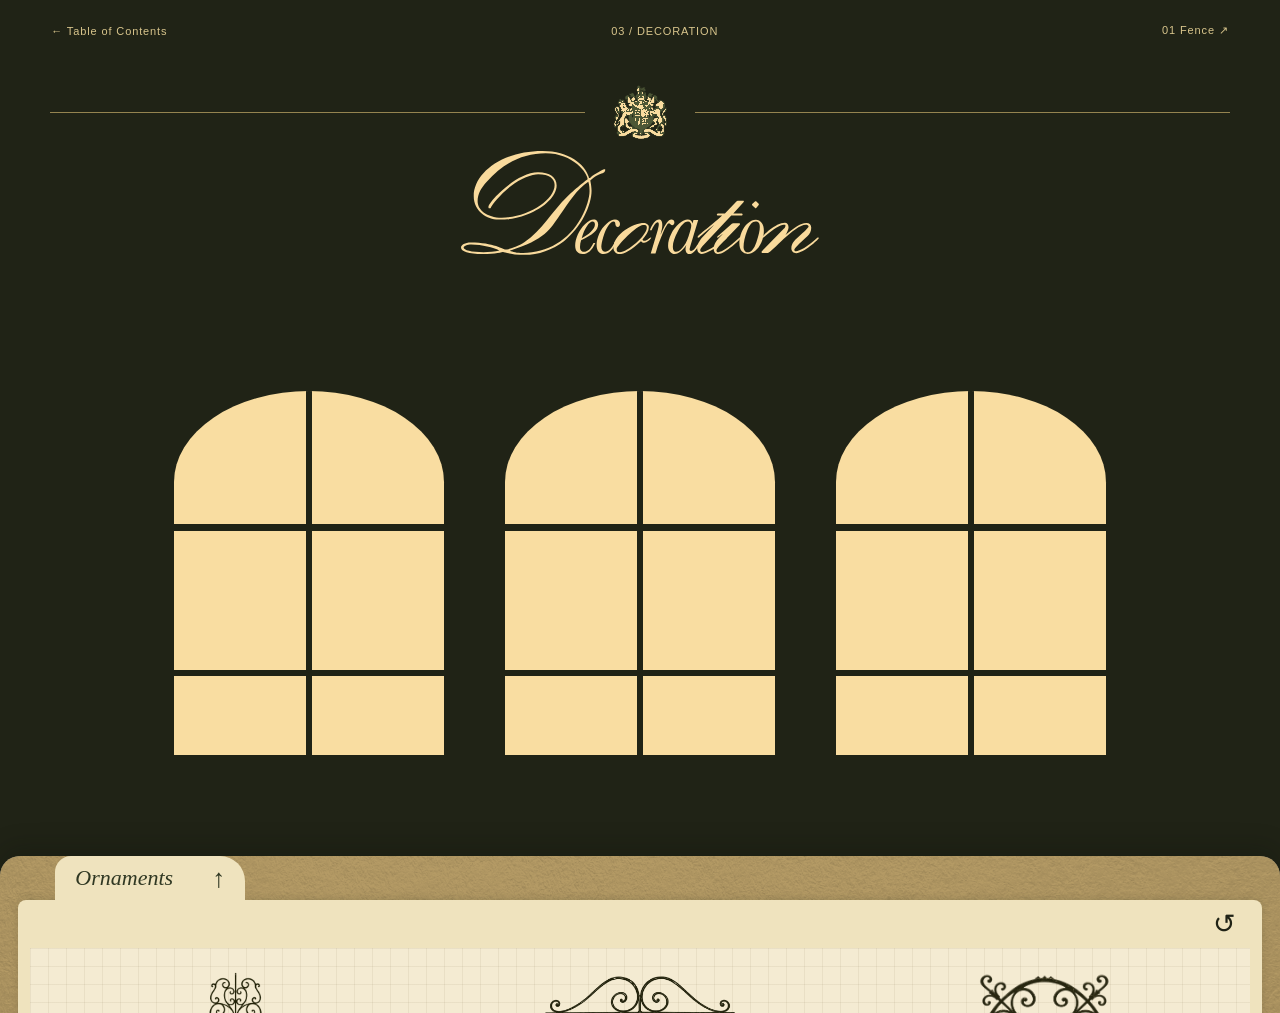
==== entry-3.html @ 9ce6375d "1" ====
<!DOCTYPE html>
<html lang="en">
<head>
  <meta charset="UTF-8" />
  <meta name="viewport" content="width=device-width, initial-scale=1.0" />
  <title>Entry 3 — Decoration</title>
  <link rel="stylesheet" href="style.css?v=107" />
  <link rel="stylesheet" href="entry-3.css?v=43" />
</head>
<body class="puzzle-page">
  <svg width="0" height="0" aria-hidden="true" style="position:absolute;pointer-events:none"><defs><filter id="ornament-dark-green" color-interpolation-filters="sRGB"><feColorMatrix type="matrix" values="0 0 0 0 .12549 0 0 0 0 .13725 0 0 0 0 .08627 -3 0 0 0 2"/></filter><filter id="ornament-yellow" color-interpolation-filters="sRGB"><feColorMatrix type="matrix" values="0 0 0 0 .97647 0 0 0 0 .86667 0 0 0 0 .63137 0 0 0 1 0"/></filter></defs></svg>
  <header class="puzzle-navigation"><a href="table-of-contents.html">← Table of Contents</a><span>03 / DECORATION</span><a href="entry-1.html">01 Fence ↗</a></header>
  <main class="puzzle-content">
    <div class="decoration-logo-divider">
      <div class="decoration-logo-crest">
        <svg width="0" height="0" aria-hidden="true" style="position:absolute">
          <defs>
            <filter id="decoration-ornament-yellow" color-interpolation-filters="sRGB">
              <feColorMatrix type="matrix" values=".737 0 0 0 0 0 .646 0 0 0 0 0 .421 0 0 0 0 0 1 0" />
            </filter>
            <filter id="decoration-crest-colors" color-interpolation-filters="sRGB">
              <feColorMatrix type="matrix" values=".2126 .7152 .0722 0 0 .2126 .7152 .0722 0 0 .2126 .7152 .0722 0 0 0 0 0 1 0" />
              <feComponentTransfer>
                <feFuncR type="discrete" tableValues=".305882 .984314" />
                <feFuncG type="discrete" tableValues=".345098 .866667" />
                <feFuncB type="discrete" tableValues=".211765 .627451" />
              </feComponentTransfer>
            </filter>
          </defs>
        </svg>
        <img src="assets/crest-no-text.png" alt="Green and yellow heraldic coat of arms" style="filter:url(#decoration-crest-colors)" />
      </div>
      </div>
    <h1 class="decoration-vector-title"><img src="assets/decoration-title.svg" alt="Decoration" /></h1>
    <section class="decoration-studio" aria-label="Arched windows and iron ornament collection">
      <div class="arched-windows" aria-label="Three undecorated arched windows">
        
        <div class="arched-window"></div>
        <div class="arched-window"></div>
        <div class="arched-window"></div>
      </div>
      <div class="pattern-drawer">
        <button class="pattern-drawer-toggle" type="button" aria-expanded="false" aria-controls="pattern-drawer-content" aria-label="Open sticker folder"><span>Ornaments</span><span class="folder-arrow" aria-hidden="true">↑</span></button>
        <div id="pattern-drawer-content" inert>
      <div class="decoration-controls"><button class="decoration-reset" type="button" aria-label="Reset all ornament positions" title="Reset"><span aria-hidden="true">↺</span></button></div>
      <aside class="pattern-collection" aria-label="Iron ornament patterns">
        <div class="pattern-slot tall"><img class="pattern-piece" src="assets/puzzle-fence23-transparent.png" alt="Symmetrical scrolling ornament" draggable="false" tabindex="0" role="button" aria-label="Move symmetrical scrolling ornament by dragging or using arrow keys" /></div>

        <div class="pattern-slot tall"><img class="pattern-piece" src="assets/fence-heart-scroll-stamp.png" alt="Twin scrolls and stacked heart ornament" draggable="false" tabindex="0" role="button" aria-label="Move heart scroll ornament by dragging or using arrow keys" /></div>
        <div class="pattern-slot tall"><img class="pattern-piece" src="assets/fence14-ornament.png" alt="Circular medallion and spiral fence ornament" draggable="false" tabindex="0" role="button" aria-label="Move circular fence ornament by dragging or using arrow keys" /></div>
        <div class="pattern-slot wide"><img class="pattern-piece" src="assets/paired-scroll-green-transparent.png" alt="Paired spiral ornament" draggable="false" tabindex="0" role="button" aria-label="Move paired spiral ornament by dragging or using arrow keys" /></div>
        <div class="pattern-slot vine"><img class="pattern-piece" src="assets/poem-fence18.svg" alt="Winding vine ornament" draggable="false" tabindex="0" role="button" aria-label="Move winding vine ornament by dragging or using arrow keys" /></div>
      </aside>
        </div>
      </div>
    </section>
  </main>
  <footer class="puzzle-footer"><span>03 — Decoration</span><a href="index.html">Back to Home ↑</a></footer>
  <script src="puzzle-drag.js?v=6"></script>
</body>
</html>
---- style.css ----
@font-face {
  font-family: "PP Writer Book";
  src: url("assets/fonts/PPWriter-Book.otf") format("opentype");
  font-weight: 400;
  font-style: normal;
  font-display: swap;
}

@font-face {
  font-family: "PP Writer";
  src: url("assets/fonts/PPWriter-Regular.otf") format("opentype");
  font-weight: 400;
  font-style: normal;
  font-display: swap;
}

/* =========================================
   RESET
========================================= */

* {
  margin: 0;
  padding: 0;
  box-sizing: border-box;
}

html,
body {
  width: 100%;
  height: 100%;
}

body {
  overflow: hidden;
  background: #666662;
}


/* =========================================
   MAIN PAGE
========================================= */

.home {
  position: relative;

  width: 100vw;
  height: 100vh;

  overflow: hidden;

  background: #666662;
}


/* =========================================
   BACKGROUND
========================================= */

.background {
  position: absolute;
  inset: 0;
  overflow: hidden;
  z-index: 0;
  background: #202316;
  pointer-events: none;
}

/* Static yellow haze over the olive background. */
.background::before {
  content: "";
  position: absolute;
  inset: -100px;
  background:
    radial-gradient(ellipse at 22% 28%, #bba15e 0%, transparent 28%),
    radial-gradient(ellipse at 76% 48%, #d9bf72 0%, transparent 25%),
    radial-gradient(ellipse at 38% 88%, #bba15e 0%, transparent 24%);
  filter: blur(85px);
}


/* =========================================
   TOP INFORMATION
========================================= */

.top-info {
  position: absolute;

  top: 18px;

  z-index: 10;

  display: flex;
  flex-direction: column;

  gap: 1px;

  color: #d8c8a3;

  font-family: Arial, Helvetica, sans-serif;

  font-size: 8px;

  line-height: 1.15;

  letter-spacing: 0;

  pointer-events: none;
}


/* TOP LEFT */

.top-info-left {
  left: 18px;

  text-align: left;
}


/* TOP RIGHT */

.top-info-right {
  right: 18px;

  text-align: right;
}


/* SECOND LINE */

.top-info div:nth-child(2) {
  font-size: 7px;

  opacity: 0.92;
}


/* =========================================
   TITLE
========================================= */

.title-wrap {
  position: absolute;

  right: 24px;
  bottom: 22px;

  z-index: 10;
}


.title {
  margin: 0;

  color: #d8c8a3;

  font-family:
    Baskerville,
    "Baskerville Old Face",
    "Times New Roman",
    Georgia,
    serif;

  font-size: clamp(110px, 14vw, 220px);

  font-weight: 400;
  font-style: italic;

  line-height: 0.85;

  letter-spacing: -0.07em;

  opacity: 0.9;
}


/* =========================================
   MOBILE
========================================= */

@media (max-width: 768px) {

  .top-info {
    top: 14px;

    font-size: 7px;
  }

  .top-info-left {
    left: 14px;
  }

  .top-info-right {
    right: 14px;
  }

  .title-wrap {
    right: 18px;
    bottom: 20px;
  }

  .title {
    font-size: clamp(80px, 24vw, 150px);
  }
}

/* =========================================
   NAVIGATION BUTTON
========================================= */

.nav-button {
  position: absolute;
  z-index: 50;

  display: flex;
  align-items: center;
  justify-content: center;

  text-decoration: none;

  opacity: 1;

  transition:
    opacity 0.3s ease,
    transform 0.3s ease;
}


/* RIGHT BUTTON */

.nav-right {
  right: max(32px, 3vw);
  top: 50%;
  width: clamp(48px, 4vw, 72px);
  height: auto;
  aspect-ratio: 1004 / 2791;
  overflow: hidden;

  transform: translateY(-50%);
}


/* IMAGE */

.nav-right svg {
  display: block;
  width: 100%;
  height: 100%;
}

.nav-right:focus-visible {
  outline: 2px solid #d9bf72;
  outline-offset: 6px;
}


/* HOVER */

.nav-right:hover {
  opacity: 1;

  transform:
    translateY(-50%)
    translateX(4px);
}


/* CLICK */

.nav-right:active {
  transform:
    translateY(-50%)
    translateX(7px)
    scale(0.96);
}


/* ENTRY PAGE */
html.entry-root {
  background: #212416;
  color-scheme: dark;
  scrollbar-color: #958450 #212416;
}

html.entry-root::-webkit-scrollbar {
  width: 10px;
}

html.entry-root::-webkit-scrollbar-track {
  background: #212416;
}

html.entry-root::-webkit-scrollbar-thumb {
  background: #958450;
  border: 2px solid #212416;
  border-radius: 8px;
}

body.entry-page {
  height: auto;
  min-height: 100vh;
  overflow-x: clip;
  overflow-y: visible;
  background: #212416;
  color: #d8c58c;
}

.entry-content {
  width: min(92%, 1440px);
  margin: 0 auto;
  padding: 0;
}

.entry-header {
  padding: 18px 0 62px;
  text-align: center;
  border-bottom: 1px solid #958450;
}

.entry-home {
  display: block;
  width: fit-content;
  position: absolute;
  top: 12px;
  left: 50%;
  transform: translateX(-50%);
  z-index: 2;
  margin: 0;
  color: #202316;
  text-decoration: none;
  font: 10px Arial, Helvetica, sans-serif;
}

.entry-ornament {
  position: relative;
  width: 94px;
  aspect-ratio: 1572 / 698;
  overflow: hidden;
  margin: 0 auto;
}

.entry-ornament img {
  position: absolute;
  width: 116%;
  max-width: none;
  left: -7.7%;
  top: -46.8%;
  filter: grayscale(1) contrast(8) invert(1) sepia(1) saturate(.7);
  mix-blend-mode: screen;
}

.entry-header h1 {
  margin: 6px 0 8px;
  font-family: Baskerville, "Baskerville Old Face", "Times New Roman", serif;
  font-size: clamp(78px, 12vw, 124px);
  font-weight: 400;
  font-style: italic;
  letter-spacing: -.075em;
  line-height: 1;
}

.entry-intro {
  max-width: 520px;
  margin: 0 auto 30px;
  font: 14px/1.45 "PP Writer", "Times New Roman", serif;
}

.entry-collage {
  display: grid;
  grid-template-columns: repeat(12, minmax(0, 1fr));
  grid-template-rows: repeat(25, 72px);
  column-gap: 12px;
  padding: 120px 64px 0;
}

.collage-figure { margin: 0; }
.collage-figure img {
  display: block;
  width: 100%;
  height: 100%;
  object-fit: contain;
}
.entry-copy {
  font: 14px/1.35 "PP Writer", "Times New Roman", serif;
  text-align: center;
  align-self: start;
}
.copy-one { grid-column: 5 / 13; grid-row: 2 / 5; }
.fence-grid { grid-column: 6 / 13; grid-row: 6 / 10; }
.fence-diamond { grid-column: 3 / 6; grid-row: 9 / 16; }
.copy-two { grid-column: 9 / 13; grid-row: 10 / 15; padding-top: 30px; }
.fence-brick { grid-column: 5 / 13; grid-row: 15 / 20; }
.copy-three { grid-column: 1 / 5; grid-row: 17 / 22; padding-right: 16px; }
.fence-gate { grid-column: 2 / 8; grid-row: 22 / 26; }
.copy-four { grid-column: 8 / 13; grid-row: 21 / 26; padding: 28px 0 0 12px; }

.entry-footer { padding: 110px 0 40px; text-align: center; }
.entry-footer a { color: inherit; font: 11px Arial, sans-serif; text-underline-offset: 5px; }
.entry-home:focus-visible, .entry-footer a:focus-visible { outline: 1px solid currentColor; outline-offset: 6px; }

@media (max-width: 600px) {
  .entry-content { width: 100%; padding: 0 18px; }
  .entry-header { padding-bottom: 44px; }
  .entry-intro { max-width: 320px; font-size: 13px; }
  .desktop-break { display: none; }
  .entry-collage { padding: 65px 0 0; column-gap: 8px; grid-template-rows: repeat(25, 44px); }
  .entry-copy { font-size: 10px; line-height: 1.4; }
  .fence-diamond { grid-column: 2 / 6; }
  .copy-two { grid-column: 8 / 13; padding-top: 12px; }
  .copy-three { padding-right: 0; }
  .copy-four { padding: 0 0 0 4px; }
  .entry-footer { padding-top: 80px; }
}


/* Small photo row below the title. */
.entry-thumbnails {
  width: 96%;
  margin-left: auto;
  margin-right: auto;
  display: flex;
  align-items: center;
  justify-content: space-between;
  gap: 10px;
  margin-top: 64px;
}

.entry-thumbnails img {
  width: clamp(30px, 8vw, 92px);
  height: clamp(28px, 6vw, 64px);
  object-fit: contain;
  transition: transform .25s ease;
}

.entry-thumbnails .thumb-narrow {
  width: clamp(15px, 3vw, 30px);
}

.entry-thumbnails img:hover {
  transform: translateY(-6px);
}

.entry-header {
  padding-bottom: 24px;
}

@media (prefers-reduced-motion: reduce) {
  .entry-thumbnails img { transition: none; }
}


/* Expand the photo strip and move its divider down with it. */
.entry-header { padding-bottom: 30px; }
.photos-toggle {
  display: block;
  width: 48px;
  height: 40px;
  margin: 36px auto 0;
  padding: 10px;
  border: 0;
  background: transparent;
  color: #d8c58c;
  cursor: pointer;
}
.photos-toggle svg {
  display: block;
  width: 100%;
  height: 100%;
  fill: none;
  stroke: currentColor;
  stroke-width: 1.5;
  transition: transform .5s ease;
}
.photos-toggle[aria-expanded="true"] svg { transform: rotate(180deg); }
.photos-toggle:focus-visible { outline: 1px solid currentColor; outline-offset: 4px; }
.extra-photos {
  display: grid;
  grid-template-rows: 0fr;
  visibility: hidden;
  transition: grid-template-rows .8s ease, visibility .8s;
}
.extra-photos.is-open { grid-template-rows: 1fr; visibility: visible; }
.extra-photos-inner { overflow: hidden; min-height: 0; }
.extra-photos .entry-thumbnails { margin-top: 26px; padding: 8px 0; }
@media (prefers-reduced-motion: reduce) {
  .extra-photos, .photos-toggle svg { transition: none; }
}


/* Fence composition above the home link. */
.fence-panel {
  position: relative;
  z-index: 1;
  display: grid;
  place-items: center;
  aspect-ratio: 4.8 / 1;
  margin: 0;
  width: 100%;
  background: #fbdda0;
}
.fence-triptych {
  display: flex;
  align-items: stretch;
  justify-content: center;
  gap: 2%;
  width: 35%;
  height: 76%;
}
.fence-panel-side {
  display: block;
  width: 22%;
  height: 100%;
}
.fence-panel-side-right { transform: scaleX(-1); }
.fence-panel-center {
  display: block;
  width: 52%;
  height: 100%;
  object-fit: contain;
}



/* Foreground fence below the window panel. */
.bottom-fence {
  position: relative;
  z-index: 3;
  display: flex;
  width: 100%;
  background: #fbdda0;
  overflow: visible;
}
.bottom-fence svg {
  display: block;
  width: calc(100% / 3);
  height: auto;
  flex-shrink: 0;
}




/* Remove the source yellow: both images inherit the same panel yellow. */
.fence-panel-side,
.fence-panel-center,
.bottom-fence svg {
  filter: grayscale(1) contrast(20);
  mix-blend-mode: multiply;
}
.fence-panel, .bottom-fence { isolation: isolate; background: #fbdda0; }

.bottom-fence svg { will-change: transform; }


/* The moving fence has a transparent background, even outside its strip. */
.bottom-fence svg {
  filter: none;
  mix-blend-mode: normal;
}


/* One moving layer keeps the fence and green base joined. */
.bottom-fence {
  display: block;
  padding-bottom: 24px;
}
.fence-moving {
  position: relative;
  display: flex;
  width: 100%;
  will-change: transform;
}
.fence-green-base {
  position: absolute;
  top: calc(100% - 2px);
  left: 0;
  width: 100%;
  height: 26px;
  background: #202316;
}


/* Reveal content underneath without changing layout during scrolling. */
.bottom-fence {
  padding-bottom: 0;
  background: transparent;
}
.bottom-fence::before {
  content: "";
  position: absolute;
  inset: 0 0 0 0;
  background: #fbdda0;
  clip-path: inset(0 0 var(--fence-offset, 0px) 0);
  pointer-events: none;
}
.fence-moving { z-index: 1; }
.fence-green-base { height: 26px; background: #212416; }


/* Extend green behind the reveal so no yellow seam remains. */
.fence-green-base {
  height: calc(26px + var(--fence-offset, 0px));
}
.entry-content {
  position: relative;
  z-index: 4;
  clip-path: inset(var(--reveal-top, 0px) 0 0 0);
}

/* Keep the base attached directly to the extended fence legs. */
.fence-green-base { background: #212416; }


/* Photo collage behind the chain-link layer. */
.chain-panel {
  position: relative;
  width: 100%;
  margin-top: 80px;
  aspect-ratio: 1838 / 1344;
  background: #fbdda0;
  overflow: hidden;
  isolation: isolate;
}
.chain-collage { position: absolute; inset: 0; }
.chain-photo { position: absolute; display: block; height: auto; }
.photo-a { width: 34%; left: 4%; top: 7%; transform: rotate(-9deg); }
.photo-b { width: 17%; left: 41%; top: 3%; transform: rotate(7deg); }
.photo-c { width: 31%; right: 3%; top: 17%; transform: rotate(-6deg); }
.photo-d { width: 36%; left: 22%; top: 44%; transform: rotate(5deg); }
.photo-e { width: 27%; left: 2%; bottom: 4%; transform: rotate(-5deg); }
.photo-f { width: 30%; right: 5%; bottom: 6%; transform: rotate(9deg); }
.chain-overlay {
  position: absolute;
  inset: 0;
  z-index: 1;
  display: block;
  width: 100%;
  height: 100%;
  object-fit: fill;
  pointer-events: none;
}


/* Crest centered on the divider beneath the arrow. */
.entry-header { position: relative; }
.divider-crest {
  position: absolute;
  left: 50%;
  bottom: 0;
  transform: translate(-50%, 50%);
  width: 110px;
  padding: 0 12px;
  background: #212416;
}
.divider-crest img { display: block; width: 100%; height: auto; }

/* More room between the gallery arrow and divider crest. */
.entry-header { padding-bottom: 64px; }


/* Restore the earlier upper ornament position. */
.entry-header > .entry-ornament:first-of-type {
  transform: translateY(-20px);
}


/* Join the fence directly to the revealed page without an extra green band. */
.fence-green-base {
  top: calc(100% - 1px);
  height: calc(var(--fence-offset, 0px) + 1px);
  background: #212416;
}
.entry-header > .entry-ornament:first-of-type { transform: none; }


/* Stop at the gallery until the arrow reveals the writing. */
[hidden] { display: none !important; }
.photos-toggle.reveal-writing svg { transform: none; }
.entry-content:has(#entry-writing[hidden]) { padding-bottom: 8px; }


/* Clicking the arrow raises the gallery divider and the writing together. */
.entry-header.writing-opening {
  overflow: hidden;
  transition: height 1s cubic-bezier(.25,.7,.25,1), padding 1s cubic-bezier(.25,.7,.25,1);
}
.entry-header.writing-open { padding-top: 0; padding-bottom: 0; border-bottom: 0; }
@media (prefers-reduced-motion: reduce) {
  .entry-header.writing-opening { transition: none; }
}


/* Close arrow above the opened writing. */
.writing-close {
  display: block;
  width: 48px;
  height: 40px;
  margin: 32px auto 0;
  padding: 10px;
  border: 0;
  background: transparent;
  color: #d8c58c;
  cursor: pointer;
}
.writing-close svg { width: 100%; height: 100%; fill: none; stroke: currentColor; stroke-width: 1.5; }
.writing-close:focus-visible { outline: 1px solid currentColor; outline-offset: 4px; }


/* Keep the close arrow and writing close together. */
.writing-close { margin-top: 12px; }
.writing-close + .entry-collage { padding-top: 24px; }


/* The close arrow stays visible above the writing without auto-scrolling. */
.writing-close {
  position: fixed;
  top: 16px;
  left: 50%;
  transform: translateX(-50%);
  z-index: 20;
  margin: 0;
  background: #212416;
  border-radius: 4px;
}
.entry-collage { padding-top: 64px; }


/* Divider and crest now sit above the title area. */
.entry-header { border-bottom: 0; }
.top-logo-divider {
  position: relative;
  border-top: 1px solid #958450;
  margin: 55px 0 72px;
}
.top-logo-divider .divider-crest {
  top: 0;
  bottom: auto;
  transform: translate(-50%, -50%);
}

/* Compact space below the gallery arrow before the writing opens. */
.entry-header:not(.writing-opening) { padding-bottom: 12px; }


/* Gallery stop: keep the arrow close to the bottom of the screen. */
.entry-content:has(#entry-writing[hidden]) {
  padding-bottom: 0;
}
.entry-header:not(.writing-opening) {
  padding-bottom: 16px;
  min-height: 100svh;
}
.photos-toggle.reveal-writing { margin-top: 24px; }
.entry-header.writing-opening { min-height: 0; }


/* Arrow is a handle on the full-width window edge. */
.writing-edge {
  position: fixed;
  top: 0;
  left: 0;
  width: 100%;
  z-index: 20;
  height: 52px;
  background: #212416;
  border-bottom: 1px solid #958450;
}
.writing-edge .writing-close {
  position: static;
  display: block;
  transform: none;
  margin: 6px auto;
  background: transparent;
  border-radius: 0;
}




/* Matching slide easing and a half-turn for both arrow states. */
.entry-header.writing-opening {
  transition: height 1.1s cubic-bezier(.4,0,.2,1), padding 1.1s cubic-bezier(.4,0,.2,1);
}
.photos-toggle.reveal-writing svg,
.writing-close svg { transition: transform .55s cubic-bezier(.4,0,.2,1); transform: rotate(0deg); }
body.writing-active .photos-toggle.reveal-writing svg,
body.writing-active .writing-close svg { transform: rotate(180deg); }
@media (prefers-reduced-motion: reduce) {
  .entry-header.writing-opening, .photos-toggle.reveal-writing svg, .writing-close svg { transition: none; }
}


/* Stop the moving bar below the logo without leaving an empty cutout. */
.entry-header.writing-open { overflow: hidden; }
.writing-edge { height: 40px; }
.writing-edge .writing-close { margin: 0 auto; }


/* No separate opaque strip across the page. */
.writing-edge {
  background: transparent;
  border-bottom: 0;
  pointer-events: none;
}
.writing-edge .writing-close {
  background: transparent;
  pointer-events: auto;
}

/* The writing arrow scrolls with the document. */
body.entry-page { position: relative; }
.writing-edge { position: absolute; }


/* Pin only the line and crest after the gallery has finished opening. */
.top-logo-divider.pinned-logo {
  position: fixed;
  z-index: 18;
  margin: 0;
  pointer-events: none;
}


/* Clear the crest backing and lower it slightly. */
.divider-crest { background: transparent; }
.top-logo-divider .divider-crest {
  transform: translate(-50%, -50%) translateY(8px);
}


/* Two separate lines leave a clear opening around the crest. */
.top-logo-divider { border-top: 0; }
.top-logo-divider::before,
.top-logo-divider::after {
  content: "";
  position: absolute;
  top: 0;
  height: 1px;
  width: calc(50% - 66px);
  background: #958450;
}
.top-logo-divider::before { left: 0; }
.top-logo-divider::after { right: 0; }


/* Reserve breathing room below the crest before the heading. */
.top-logo-divider:not(.pinned-logo) {
  min-height: 1px;
  margin-bottom: 100px;
}


/* Keep the gallery crest clear of the viewport's upper edge. */
.top-logo-divider:not(.pinned-logo) .divider-crest {
  transform: translate(-50%, -50%) translateY(20px);
}


/* Preserve the same crest geometry when switching to fixed placement. */
.top-logo-divider:not(.pinned-logo) { margin-top: 79px; }
.top-logo-divider.pinned-logo { min-height: 1px; transition: top .45s cubic-bezier(.4,0,.2,1); }
.top-logo-divider.pinned-logo .divider-crest {
  transform: translate(-50%, -50%) translateY(20px);
}
@media (prefers-reduced-motion: reduce) {
  .top-logo-divider.pinned-logo { transition: none; }
}


/* Structural attachment: the arrow always sits on the same moving edge. */
.gallery-shell { position: relative; }
.gallery-shell > .writing-edge {
  position: absolute;
  top: 100%;
  left: 0;
  width: 100%;
  height: 40px;
  transform: translateY(-1px);
}

/* Follow the window edge directly without lag. */
.top-logo-divider.pinned-logo { transition: none; }


/* Place the writing handle directly below the logo when open. */
.gallery-shell > .writing-edge { position: fixed; }


/* Match viewport coordinates used by the pinned crest. */
body.entry-page > .writing-edge {
  position: fixed;
  left: 0;
  width: 100%;
}


/* Arrow and crest share one fixed layer, so they cannot lag apart. */
.pinned-logo > .writing-edge {
  position: absolute;
  left: 50%;
  width: 100vw;
  transform: translateX(-50%);
}


/* One physical arrow, reused in both window positions. */
.entry-header .photos-toggle.writing-close {
  position: static;
  transform: none;
  margin: 24px auto 0;
  background: transparent;
}
.writing-edge .photos-toggle.writing-close { margin: 0 auto; }

/* Let the expanding gallery push the writing down without scroll anchoring. */
html.entry-root, body.entry-page { overflow-anchor: none; }
html.entry-root { height: auto; min-height: 100%; overflow-x: clip; overflow-y: auto; }
body.entry-page { height: auto; overflow-x: clip; overflow-y: visible; }

/* Frost's lines move through the photographs in loose, uneven clusters. */
.entry-collage.poem-collage { grid-template-rows:none; grid-auto-rows:auto; row-gap:56px; padding:100px 40px 60px; align-items:start; }
.poem-heading { grid-column:5 / 12; grid-row:1; text-align:left; padding-bottom:8px; }
.poem-heading h2 { font:italic clamp(36px,5vw,64px)/1 Baskerville,'Times New Roman',serif; font-weight:400; margin-bottom:14px; }
.poem-heading p { font:13px 'PP Writer',Georgia,serif; }
.poem-collage .poem-fragment { font:clamp(14px,1.4vw,20px)/1.65 'PP Writer',Georgia,serif; padding:0; text-align:left; margin:0; }
.poem-collage .verse-1 { grid-column:5 / 13; grid-row:2; }
.poem-collage .fence-grid { grid-column:7 / 13; grid-row:3 / 5; }
.poem-collage .verse-2 { grid-column:1 / 7; grid-row:3; padding-top:20px; }
.poem-collage .verse-3 { grid-column:2 / 8; grid-row:5; text-align:right; }
.poem-collage .fence-diamond { grid-column:1 / 4; grid-row:6 / 8; }
.poem-collage .verse-4 { grid-column:6 / 13; grid-row:6; }
.poem-collage .verse-5 { grid-column:5 / 12; grid-row:7; padding-left:24px; }
.poem-collage .fence-brick { grid-column:6 / 13; grid-row:8 / 10; }
.poem-collage .verse-6 { grid-column:1 / 7; grid-row:8; }
.poem-collage .verse-7 { grid-column:2 / 10; grid-row:10; }
.poem-collage .verse-8 { grid-column:5 / 13; grid-row:11; text-align:right; }
.poem-collage .fence-gate { grid-column:1 / 5; grid-row:12 / 14; }
.poem-collage .verse-9 { grid-column:6 / 13; grid-row:12; }
.poem-collage .verse-10 { grid-column:5 / 12; grid-row:13; }
.poem-collage .verse-11 { grid-column:3 / 12; grid-row:14; text-align:right; padding-top:16px; }
.poem-collage .collage-figure img { height:auto; max-height:480px; }
@media(max-width:700px) {
 .entry-collage.poem-collage { padding:90px 0 40px; row-gap:40px; }
 .poem-heading { grid-column:2 / 13; }
 .poem-collage .poem-fragment { grid-column:1 / 13; font-size:15px; overflow-wrap:anywhere; }
 .poem-collage .verse-1,.poem-collage .verse-4,.poem-collage .verse-7,.poem-collage .verse-9 { padding-left:18px; }
 .poem-collage .fence-grid { grid-column:6 / 13; grid-row:4; }
 .poem-collage .fence-diamond { grid-column:1 / 5; grid-row:6; opacity:.5; }
 .poem-collage .verse-4 { grid-column:5 / 13; font-size:14px; }
 .poem-collage .fence-brick { grid-column:5 / 13; grid-row:9; }
 .poem-collage .fence-gate { grid-column:1 / 5; grid-row:12; opacity:.5; }
 .poem-collage .verse-9 { grid-column:5 / 13; font-size:14px; }
 .poem-collage .verse-5 { padding-left:12px; }
}

/* Matching chapter navigation on the Fence page. */
body.entry-page > .chapter-navigation { position:relative; width:100%; z-index:5; background:#fbdda0; display:flex; justify-content:space-between; align-items:center; gap:16px; padding:24px 4%; color:#202316; font:11px Arial,sans-serif; letter-spacing:.08em; }
body.entry-page > .chapter-navigation a { color:inherit; text-decoration:none; }
body.entry-page > .chapter-navigation a:hover { text-decoration:underline; }
body.entry-page > .chapter-navigation a:focus-visible { outline:1px solid currentColor; outline-offset:5px; }
@media(max-width:600px) { body.entry-page > .chapter-navigation { font-size:9px; padding:20px 5%; letter-spacing:0; } }

/* Bring the Fence composition a little closer to its navigation. */
body.entry-page > .chapter-navigation { padding-bottom:0; }
@media(max-width:600px) { body.entry-page > .chapter-navigation { padding-bottom:0; } }

body.entry-page > .fence-panel { margin-top:-8px; }

/* A text-only poem: preserve the drifting alignment without empty photo rows. */
.entry-collage.poem-collage { row-gap:64px; }
.poem-collage .verse-1 { grid-row:2; }
.poem-collage .verse-2 { grid-row:3; }
.poem-collage .verse-3 { grid-row:4; }
.poem-collage .verse-4 { grid-row:5; }
.poem-collage .verse-5 { grid-row:6; }
.poem-collage .verse-6 { grid-row:7; }
.poem-collage .verse-7 { grid-row:8; }
.poem-collage .verse-8 { grid-row:9; }
.poem-collage .verse-9 { grid-row:10; }
.poem-collage .verse-10 { grid-row:11; }
.poem-collage .verse-11 { grid-row:12; }
@media(max-width:700px) {
 .poem-collage .verse-4,.poem-collage .verse-9 { grid-column:1 / 13; font-size:15px; }
}

/* Calligraphic initial only; the stanza keeps its original typography. */
@font-face { font-family:"Classic Script MN"; src:local("Classic Script MN"),local("ClassicScriptMN"); font-weight:400; font-style:normal; }
.poem-initial { font-family:"Classic Script MN","Snell Roundhand",cursive; font-size:2em; line-height:0; font-weight:400; }

.entry-footer.chapter-footer { display:flex; justify-content:space-between; align-items:center; gap:16px; padding:24px 4%; border-top:1px solid #958450; background:#212416; color:#d8c58c; text-align:left; font:11px Arial,sans-serif; letter-spacing:.08em; }
.entry-footer.chapter-footer a { font:inherit; color:inherit; text-decoration:none; }
.entry-footer.chapter-footer a:hover { text-decoration:underline; }
@media(max-width:600px) { .entry-footer.chapter-footer { font-size:9px; padding:20px 5%; letter-spacing:0; } }

.entry-header h1.fence-vector-title { width:clamp(180px,23vw,280px); margin:6px auto 18px; line-height:0; }
.fence-vector-title img { display:block; width:100%; height:auto; }

.entry-header .entry-intro { max-width:820px; width:94%; }
@media(max-width:600px) { .entry-header .entry-intro { width:96%; max-width:none; } }

/* Staggered narrow poem blocks, alternating around the central seam. */
.entry-collage.poem-collage { display:flex; flex-direction:column; width:min(100%,780px); margin-inline:auto; padding:100px 0 64px; gap:28px; }
.poem-collage .poem-heading { width:52%; margin:0 0 30px; padding:0; align-self:flex-start; }
.poem-collage .poem-fragment { width:52%; max-width:405px; font-size:18px; line-height:1.5; padding:0; }
.poem-collage .poem-fragment:nth-of-type(odd) { align-self:flex-start; text-align:right; }
.poem-collage .poem-fragment:nth-of-type(even) { align-self:flex-end; text-align:left; }
@media(max-width:700px) {
 .entry-collage.poem-collage { padding:90px 0 48px; gap:24px; }
 .poem-collage .poem-fragment { width:58%; font-size:15px; padding:0; }
 .poem-collage .poem-heading { width:100%; }
}

/* Keep the central seam while letting each stanza reach a different distance. */
.poem-collage .poem-fragment:nth-of-type(odd) { align-self:flex-end; margin-right:48%; }
.poem-collage .poem-fragment:nth-of-type(even) { align-self:flex-start; margin-left:48%; }
.poem-collage .poem-fragment { max-width:none; }
.poem-collage .verse-1 { width:46%; }
.poem-collage .verse-2 { width:51%; }
.poem-collage .verse-3 { width:39%; }
.poem-collage .verse-4 { width:44%; }
.poem-collage .verse-5 { width:34%; }
.poem-collage .verse-6 { width:49%; }
.poem-collage .verse-7 { width:42%; }
.poem-collage .verse-8 { width:35%; }
.poem-collage .verse-9 { width:50%; }
.poem-collage .verse-10 { width:41%; }
.poem-collage .verse-11 { width:46%; }
@media(max-width:700px) {
 .poem-collage .poem-fragment:nth-of-type(odd) { margin-right:42%; }
 .poem-collage .poem-fragment:nth-of-type(even) { margin-left:42%; }
 .poem-collage .verse-2,.poem-collage .verse-6,.poem-collage .verse-9 { width:56%; }
 .poem-collage .verse-5,.poem-collage .verse-8 { width:42%; }
}

.poem-collage .poem-heading { position:relative; }
.poem-heading-ornament { position:absolute; right:calc(100% + 10px); top:0; height:100%; width:auto; }

body.entry-page > .fence-panel { aspect-ratio:5.4 / 1; }
body.entry-page > .fence-panel .fence-triptych { height:86%; }

.entry-thumbnails > img { cursor:zoom-in; }
.entry-thumbnails > img:focus-visible { outline:2px solid #f9da9c; outline-offset:5px; }
.fence-lightbox { position:fixed; inset:0; margin:auto; width:94vw; height:92svh; max-width:none; max-height:none; padding:48px 24px 24px; border:0; background:#202316; color:#f9da9c; overflow:hidden; }
.fence-lightbox::backdrop { background:rgba(12,15,8,.88); }
.fence-lightbox-image { display:block; width:100%; height:100%; object-fit:contain; }
.fence-lightbox-close { position:absolute; top:8px; right:16px; width:40px; height:40px; border:0; background:transparent; color:#f9da9c; font:36px/1 Arial,sans-serif; cursor:pointer; }
.fence-lightbox-close:focus-visible { outline:1px solid currentColor; }

/* Smaller, frameless gallery preview. */
.fence-lightbox { width:min(76vw,850px); height:74svh; padding:44px 0 0; background:transparent; border:0; box-shadow:none; outline:none; }
.fence-lightbox-image { border:0; outline:none; }
.fence-lightbox-close { top:0; right:0; }
@media(max-width:600px) { .fence-lightbox { width:84vw; height:68svh; } }

.fence-lightbox-image { cursor:zoom-out; }
---- entry-3.css ----
body.puzzle-page { background:#202316; color:#d8c58c; min-height:100svh; display:flex; flex-direction:column; font-family:"PP Writer",Georgia,serif; }
.puzzle-navigation,.puzzle-footer { display:flex; justify-content:space-between; align-items:center; gap:16px; padding:24px 4%; font:11px Arial,sans-serif; letter-spacing:.08em; }
.puzzle-navigation { position:sticky; top:0; background:#202316; z-index:5; }
.puzzle-page a { color:inherit; text-decoration:none; }
.puzzle-page a:hover { text-decoration:underline; }
.puzzle-page a:focus-visible { outline:1px solid currentColor; outline-offset:5px; }
.puzzle-content { flex:1; width:min(100%,1100px); margin:0 auto; padding:60px 4%; }
.puzzle-content h1 { text-align:center; font:italic 64px Baskerville,Georgia,serif; font-weight:400; }
.puzzle-footer { border-top:1px solid #958450; }
@media(max-width:600px) { .puzzle-navigation,.puzzle-footer { font-size:9px; padding:20px 5%; letter-spacing:0; } .puzzle-content h1 { font-size:48px; } }

.puzzle-content { width:100%; max-width:none; box-sizing:border-box; padding:24px 3% 28px; }
.puzzle-content h1 { margin:0 0 28px; }
.decoration-studio { display:grid; grid-template-columns:3fr 1fr; min-height:calc(100svh - 230px); }
.arched-windows { display:flex; align-items:center; justify-content:center; gap:5.5%; padding:60px 9%; }
.arched-window { position:relative; width:28%; aspect-ratio:1 / 2; border-radius:100% 100% 0 0 / 50% 50% 0 0; background:#f9dda1; overflow:hidden; }
.arched-window::after { content:""; position:absolute; inset:0; background:linear-gradient(90deg,transparent calc(50% - 3px),#202316 calc(50% - 3px),#202316 calc(50% + 3px),transparent calc(50% + 3px)),linear-gradient(transparent 36%,#202316 36%,#202316 39%,transparent 39%,transparent 76%,#202316 76%,#202316 79%,transparent 79%); pointer-events:none; }
.pattern-collection { display:grid; grid-template-columns:1fr 1fr; grid-template-rows:1.2fr .8fr 1fr; gap:22px 14px; padding:24px 18px; background:#f9dda1; }
.pattern-slot { min-width:0; display:flex; align-items:center; justify-content:center; }
.pattern-piece { display:block; width:100%; height:100%; max-height:180px; object-fit:contain; mix-blend-mode:multiply; cursor:grab; touch-action:none; user-select:none; -webkit-user-drag:none; position:relative; z-index:2; transform:translate(var(--drag-x,0px),var(--drag-y,0px)); }
.pattern-slot.vine .pattern-piece { width:55%; }
.pattern-slot.small .pattern-piece { width:75%; }
.pattern-piece.is-dragging { cursor:grabbing; z-index:10; }
.pattern-piece:focus-visible { outline:1px dashed #53603a; outline-offset:5px; }
@media(max-width:600px) {
  .puzzle-content { padding:20px 3%; }
  .puzzle-content h1 { margin-bottom:24px; }
  .decoration-studio { grid-template-columns:3fr 1.2fr; min-height:calc(100svh - 200px); }
  .arched-windows { padding:40px 7%; gap:7%; }
  .arched-window { width:28%; aspect-ratio:1 / 2.4; }
  .arched-window::after { background:linear-gradient(90deg,transparent calc(50% - 2px),#202316 calc(50% - 2px),#202316 calc(50% + 2px),transparent calc(50% + 2px)),linear-gradient(transparent 36%,#202316 36%,#202316 39%,transparent 39%,transparent 76%,#202316 76%,#202316 79%,transparent 79%); }
  .pattern-collection { padding:18px 8px; gap:18px 8px; }
  .pattern-piece { max-height:150px; }
}

/* A horizontal ornament tray directly below the three windows. */
.decoration-studio { grid-template-columns:1fr; grid-template-rows:1fr auto; min-height:calc(100svh - 230px); }
.arched-windows { padding:32px 18%; gap:8%; }
.arched-window { width:27%; max-width:190px; }
.pattern-collection { grid-template-columns:repeat(6,minmax(0,1fr)); grid-template-rows:160px; background:#fff; padding:18px 24px; gap:24px; }
.pattern-piece { height:100%; max-height:160px; }
@media(max-width:600px) {
  .decoration-studio { grid-template-columns:1fr; min-height:calc(100svh - 200px); }
  .arched-windows { padding:28px 12%; gap:8%; }
  .arched-window { aspect-ratio:1 / 2; }
  .pattern-collection { grid-template-columns:repeat(6,minmax(0,1fr)); grid-template-rows:100px; padding:14px 10px; gap:10px; }
  .pattern-piece { max-height:100px; }
}

.decoration-studio { grid-template-rows:1fr auto auto; }
.arched-windows { padding:28px 12%; gap:7%; }
.arched-window { width:28%; max-width:230px; }
.pattern-collection { background:#f9dda1; }
.decoration-controls { display:flex; justify-content:flex-end; padding:0 0 12px; }
.decoration-reset { background:transparent; color:#f9dda1; border:1px solid #d8c58c; padding:8px 14px; font:11px Arial,sans-serif; letter-spacing:.08em; cursor:pointer; }
.decoration-reset:hover { background:#f9dda1; color:#202316; }
.decoration-reset:focus-visible { outline:2px solid #f9dda1; outline-offset:4px; }
@media(max-width:600px) { .arched-windows { padding:24px 7%; gap:6%; } .arched-window { width:29%; } }

/* Olive frames follow the rounded arch without changing the window size. */
.arched-window { box-sizing:border-box; border:8px solid #8c9870; box-shadow:0 0 0 2px #626d43; }
@media(max-width:600px) { .arched-window { border-width:5px; } }

/* Two distinct arch frames: dark green inside, pale olive outside. */
.arched-window { border-color:#38452b; box-shadow:0 0 0 8px #8c9870; }
@media(max-width:600px) { .arched-window { box-shadow:0 0 0 5px #8c9870; } }

.decoration-reset { border:0; padding:4px 10px; font-size:30px; line-height:1; letter-spacing:0; min-width:44px; min-height:44px; }
.decoration-reset:hover { background:transparent; color:#fff0c8; }

/* Repeat the supplied frieze across the top of the ornament tray. */
.decoration-controls { min-height:54px; box-sizing:border-box; align-items:center; padding:4px 10px; background:#f9dda1 url("assets/decoration-fence-bar.png") left center / auto 100% repeat-x; }
.decoration-reset { color:#202316; background:#f9dda1dd; border-radius:50%; }
.decoration-reset:hover { color:#38452b; background:#f9dda1; }
.decoration-reset:focus-visible { outline-color:#38452b; }
@media(max-width:600px) { .decoration-controls { min-height:48px; padding-block:2px; } }

/* Extend the frieze to both viewport edges. */
.decoration-controls { width:100vw; margin-left:calc(50% - 50vw); padding-right:calc(3vw + 10px); }

/* Full-width pattern tray and more breathing room below the windows. */
.pattern-collection { width:100vw; margin-left:calc(50% - 50vw); box-sizing:border-box; padding-inline:calc(3vw + 24px); }
.arched-windows { padding-bottom:70px; }
@media(max-width:600px) {
  .pattern-collection { padding-inline:calc(3vw + 10px); }
  .arched-windows { padding-bottom:52px; }
}

/* Broader, shorter arched windows. */
.arched-windows { padding-inline:8%; gap:6%; }
.arched-window { width:29%; max-width:270px; aspect-ratio:1 / 1.35; }
@media(max-width:600px) { .arched-windows { padding-inline:5%; gap:5%; } .arched-window { width:30%; aspect-ratio:1 / 1.35; } }

/* Remove the pale outer window frame. */
.arched-window { box-shadow:none; }

/* Continue the yellow tray through the bottom labels. */
.puzzle-content { padding-bottom:0; }
.puzzle-footer { background:#f9dda1; color:#202316; border-top:0; }


/* Five remaining ornaments, with a slightly larger heart-scroll stamp. */
.pattern-collection { grid-template-columns:repeat(5,minmax(0,1fr)); }
.pattern-piece[src="assets/fence-heart-scroll-stamp.png"] { scale:1.12; }

.puzzle-content h1.decoration-vector-title { font-size:0; line-height:0; }
.decoration-vector-title img { display:block; width:clamp(220px,28vw,380px); max-width:90%; height:auto; margin:0 auto; }

/* Keep the arched panes without an outer frame. */
.arched-window { border:0; box-shadow:none; }

.arched-windows { position:relative; }
.decoration-stars { position:absolute; inset:0; pointer-events:none; }
.decoration-star { position:absolute; width:clamp(32px,5.5vw,70px); height:auto; opacity:.9; filter:url(#decoration-star-cream); }
.decoration-star-1 { left:3%; top:7%; transform:rotate(-19deg); }
.decoration-star-2 { right:8%; top:4%; transform:rotate(17deg); }
.decoration-star-3 { left:13%; bottom:5%; transform:rotate(-8deg); }
.decoration-star-4 { right:3%; bottom:9%; transform:rotate(28deg); }

/* Keep stars in dedicated space above and below the windows. */
.decoration-star-1 { left:5%; top:18px; }
.decoration-star-2 { right:7%; top:12px; }
.decoration-star-3 { left:9%; bottom:22px; }
.decoration-star-4 { right:5%; bottom:30px; }

/* Match the paired spirals to the dark green ornament ink. */
.pattern-piece[src="assets/decoration-scroll.svg"] { filter:url(#ornament-dark-green); mix-blend-mode:normal; }

.decoration-star-5 { left:31%; top:2px; transform:rotate(-26deg); }
.decoration-star-6 { right:31%; bottom:12px; transform:rotate(12deg); }

.pattern-piece[src="assets/paired-scroll-green-transparent.png"] { filter:none; mix-blend-mode:normal; }

/* Stars sit entirely in the existing clear space, without shifting the windows. */
.decoration-star { width:clamp(24px,3vw,30px); }
.decoration-star-1 { left:5%; top:-10px; bottom:auto; }
.decoration-star-2 { right:5%; top:-10px; bottom:auto; }
.decoration-star-5 { left:48%; top:-10px; bottom:auto; }
.decoration-star-3 { left:9%; top:auto; bottom:10px; }
.decoration-star-4 { right:5%; top:auto; bottom:10px; }
.decoration-star-6 { right:46%; top:auto; bottom:10px; }

/* Use one shared thickness for horizontal and vertical window bars. */
.arched-window { --bar-half:3px; }
.arched-window::after { background:linear-gradient(90deg,transparent calc(50% - var(--bar-half)),#202316 calc(50% - var(--bar-half)),#202316 calc(50% + var(--bar-half)),transparent calc(50% + var(--bar-half))),linear-gradient(transparent calc(37.5% - var(--bar-half)),#202316 calc(37.5% - var(--bar-half)),#202316 calc(37.5% + var(--bar-half)),transparent calc(37.5% + var(--bar-half)),transparent calc(77.5% - var(--bar-half)),#202316 calc(77.5% - var(--bar-half)),#202316 calc(77.5% + var(--bar-half)),transparent calc(77.5% + var(--bar-half))); }
@media(max-width:600px) { .arched-window { --bar-half:2px; } }

/* Repeat the same full-width decorative frieze below the title. */
.decoration-top-bar { width:100vw; margin-left:calc(50% - 50vw); height:54px; background:#f9dda1 url("assets/decoration-fence-bar.png") left center / auto 100% repeat-x; }
@media(max-width:600px) { .decoration-top-bar { height:48px; } }

/* Lift the ornament tray from below the screen with the arrow handle. */
.decoration-studio { grid-template-rows:1fr; }
.pattern-drawer { position:fixed; z-index:10; left:0; bottom:0; width:100%; transform:translateY(calc(100% - 44px)); transition:transform 400ms ease; }
.pattern-drawer.is-open { transform:translateY(0); }
.pattern-drawer-toggle { display:block; margin:0 auto; width:64px; height:44px; border:0; border-radius:12px 12px 0 0; background:#f9dda1; color:#202316; font:28px Arial,sans-serif; cursor:pointer; }
.pattern-drawer .decoration-controls,.pattern-drawer .pattern-collection { width:100%; margin-left:0; }
.pattern-drawer-toggle:focus-visible { outline:2px solid #8c9870; outline-offset:-4px; }
@media(prefers-reduced-motion:reduce) { .pattern-drawer { transition:none; } }

/* A half-screen paper folder with a separately scrolling sticker sheet. */
.pattern-drawer { height:50svh; max-height:50svh; padding:0 18px; box-sizing:border-box; background:#b59b65; border-radius:20px 20px 0 0; box-shadow:0 -8px 24px #10130b45; transform:translateY(calc(100% - 44px)); isolation:isolate; }
.pattern-drawer::before { content:""; position:absolute; inset:0; z-index:-1; background:url("assets/house-paper-texture.png") center / cover no-repeat; mix-blend-mode:multiply; opacity:.48; pointer-events:none; border-radius:inherit; }
.pattern-drawer-toggle { position:relative; margin:0 0 0 3%; width:190px; height:44px; padding:0 20px; display:flex; align-items:center; justify-content:space-between; border-radius:16px 25px 0 0; background:#d8c58c; color:#303823; font:italic 22px Baskerville,Georgia,serif; touch-action:none; }
.folder-arrow { font:26px Arial,sans-serif; }
#pattern-drawer-content { height:calc(100% - 44px); display:flex; flex-direction:column; min-height:0; padding:10px 12px 0; box-sizing:border-box; background:#efe3be; border-radius:8px 8px 0 0; box-shadow:0 -2px 7px #30382325; }
.pattern-drawer .decoration-controls { min-height:38px; height:38px; flex-shrink:0; background:none; padding:0 4px; }
.pattern-drawer .decoration-reset { min-height:34px; height:34px; font-size:27px; background:transparent; }
.pattern-drawer .pattern-collection { flex:1; min-height:0; width:100%; box-sizing:border-box; margin:0; padding:18px; display:grid; grid-template-columns:repeat(3,minmax(0,1fr)); grid-template-rows:none; grid-auto-rows:150px; gap:24px 30px; overflow-y:auto; overscroll-behavior:contain; scrollbar-color:#8b7951 #efe3be; background-color:#f4ebd2; background-image:linear-gradient(#8b79511a 1px,transparent 1px),linear-gradient(90deg,#8b79511a 1px,transparent 1px); background-size:18px 18px; }
.pattern-drawer .pattern-piece { max-height:140px; height:100%; scale:1; }
.placed-ornament { position:absolute; z-index:8; object-fit:contain; cursor:grab; touch-action:none; user-select:none; mix-blend-mode:multiply; }
.placed-ornament.is-dragging { z-index:30; cursor:grabbing; }
.placed-ornament:focus-visible { outline:1px dashed #8c9870; outline-offset:5px; }
@media(max-width:600px) { .pattern-drawer { padding-inline:10px; } .pattern-drawer .pattern-collection { grid-template-columns:repeat(2,minmax(0,1fr)); grid-auto-rows:130px; padding:14px; gap:20px; } .pattern-drawer .pattern-piece { max-height:120px; } }

/* Move the windows into the upper half while the folder is open. */
.arched-windows { transition:transform 400ms ease; transform-origin:center top; }
body.folder-open .arched-windows { position:fixed; z-index:7; top:76px; left:0; width:100%; height:calc(50svh - 92px); box-sizing:border-box; padding:12px 12% 22px; gap:7%; animation:windows-rise 400ms ease both; }
body.folder-open .arched-window { width:auto; height:100%; max-width:27%; flex:0 1 auto; aspect-ratio:1 / 1.35; }
body.folder-open .decoration-vector-title { opacity:0; transition:opacity 200ms ease; }
@keyframes windows-rise { from { transform:translateY(50px); opacity:.65; } to { transform:translateY(0); opacity:1; } }
@media(max-width:600px) { body.folder-open .arched-windows { top:66px; height:calc(50svh - 80px); padding-inline:7%; gap:6%; } }
@media(prefers-reduced-motion:reduce) { .arched-windows { transition:none; } body.folder-open .arched-windows { animation:none; } }

/* Match the folder tab to the cream control strip below it. */
.pattern-drawer-toggle { background:#efe3be; }

.pattern-drawer .decoration-reset { translate:0 -5px; }

/* Reduce the title-to-window gap only while the folder is closed. */
body:not(.folder-open) .arched-windows { transform:translateY(-24px); }

.decoration-logo-divider { display:flex; align-items:center; justify-content:center; gap:24px; height:54px; margin:0 1% 12px; }
.decoration-logo-divider::before,.decoration-logo-divider::after { content:""; flex:1; height:1px; background:#958450; }
.decoration-logo-crest { flex:0 0 62px; }
.decoration-logo-crest img { display:block; width:100%; height:54px; object-fit:contain; }
body.folder-open .decoration-logo-divider { visibility:hidden; }
@media(max-width:600px) { .decoration-logo-divider { gap:18px; height:46px; margin-bottom:8px; } .decoration-logo-crest { flex-basis:52px; } .decoration-logo-crest img { height:46px; } }
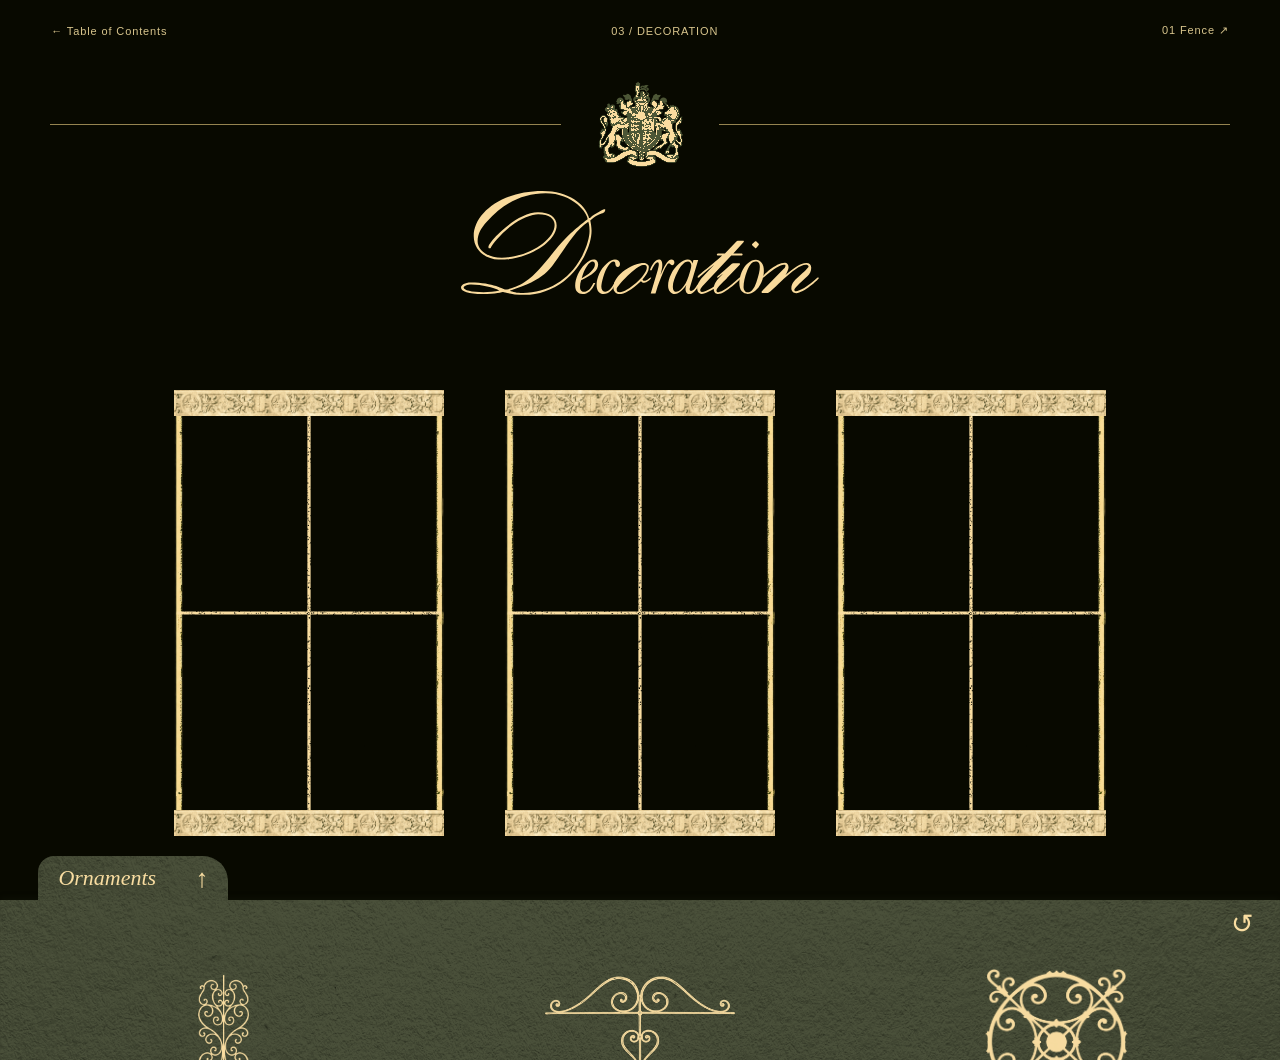
==== commit f2ad7ca1: "2" ====
--- a/entry-3.html
+++ b/entry-3.html
@@ -1,14 +1,14 @@
 <!DOCTYPE html>
-<html lang="en">
+<html lang="en" class="decoration-root">
 <head>
   <meta charset="UTF-8" />
   <meta name="viewport" content="width=device-width, initial-scale=1.0" />
   <title>Entry 3 — Decoration</title>
   <link rel="stylesheet" href="style.css?v=107" />
-  <link rel="stylesheet" href="entry-3.css?v=43" />
+  <link rel="stylesheet" href="entry-3.css?v=75" />
 </head>
 <body class="puzzle-page">
-  <svg width="0" height="0" aria-hidden="true" style="position:absolute;pointer-events:none"><defs><filter id="ornament-dark-green" color-interpolation-filters="sRGB"><feColorMatrix type="matrix" values="0 0 0 0 .12549 0 0 0 0 .13725 0 0 0 0 .08627 -3 0 0 0 2"/></filter><filter id="ornament-yellow" color-interpolation-filters="sRGB"><feColorMatrix type="matrix" values="0 0 0 0 .97647 0 0 0 0 .86667 0 0 0 0 .63137 0 0 0 1 0"/></filter></defs></svg>
+  <svg width="0" height="0" aria-hidden="true" style="position:absolute;pointer-events:none"><defs><filter id="sticker-frame-yellow" color-interpolation-filters="sRGB"><feColorMatrix type="matrix" values="0 0 0 0 .97647 0 0 0 0 .86667 0 0 0 0 .63137 0 0 0 1 0"/></filter><filter id="vine-frame-yellow" color-interpolation-filters="sRGB"><feColorMatrix type="matrix" values="0 0 0 0 .97647 0 0 0 0 .86667 0 0 0 0 .63137 -3 0 0 0 2"/><feComposite in2="SourceGraphic" operator="in"/></filter><filter id="ornament-dark-green" color-interpolation-filters="sRGB"><feColorMatrix type="matrix" values="0 0 0 0 .12549 0 0 0 0 .13725 0 0 0 0 .08627 -3 0 0 0 2"/></filter><filter id="ornament-yellow" color-interpolation-filters="sRGB"><feColorMatrix type="matrix" values="0 0 0 0 .97647 0 0 0 0 .86667 0 0 0 0 .63137 0 0 0 1 0"/></filter></defs></svg>
   <header class="puzzle-navigation"><a href="table-of-contents.html">← Table of Contents</a><span>03 / DECORATION</span><a href="entry-1.html">01 Fence ↗</a></header>
   <main class="puzzle-content">
     <div class="decoration-logo-divider">
@@ -35,9 +35,9 @@
     <section class="decoration-studio" aria-label="Arched windows and iron ornament collection">
       <div class="arched-windows" aria-label="Three undecorated arched windows">
         
-        <div class="arched-window"></div>
-        <div class="arched-window"></div>
-        <div class="arched-window"></div>
+        <div class="arched-window"><img class="window-stamp-frame" src="assets/fence13-frame-yellow.png" alt="Textured rectangular window frame" draggable="false" /><img class="window-stamp-cross" src="assets/window-stamp-cross.svg" alt="" aria-hidden="true" draggable="false" /></div>
+        <div class="arched-window"><img class="window-stamp-frame" src="assets/fence13-frame-yellow.png" alt="Textured rectangular window frame" draggable="false" /><img class="window-stamp-cross" src="assets/window-stamp-cross.svg" alt="" aria-hidden="true" draggable="false" /></div>
+        <div class="arched-window"><img class="window-stamp-frame" src="assets/fence13-frame-yellow.png" alt="Textured rectangular window frame" draggable="false" /><img class="window-stamp-cross" src="assets/window-stamp-cross.svg" alt="" aria-hidden="true" draggable="false" /></div>
       </div>
       <div class="pattern-drawer">
         <button class="pattern-drawer-toggle" type="button" aria-expanded="false" aria-controls="pattern-drawer-content" aria-label="Open sticker folder"><span>Ornaments</span><span class="folder-arrow" aria-hidden="true">↑</span></button>
@@ -56,6 +56,6 @@
     </section>
   </main>
   <footer class="puzzle-footer"><span>03 — Decoration</span><a href="index.html">Back to Home ↑</a></footer>
-  <script src="puzzle-drag.js?v=6"></script>
+  <script src="puzzle-drag.js?v=13"></script>
 </body>
 </html>
--- a/entry-3.css
+++ b/entry-3.css
@@ -1,6 +1,6 @@
-body.puzzle-page { background:#202316; color:#d8c58c; min-height:100svh; display:flex; flex-direction:column; font-family:"PP Writer",Georgia,serif; }
+body.puzzle-page { background:#080900; color:#d8c58c; min-height:100svh; display:flex; flex-direction:column; font-family:"PP Writer",Georgia,serif; }
 .puzzle-navigation,.puzzle-footer { display:flex; justify-content:space-between; align-items:center; gap:16px; padding:24px 4%; font:11px Arial,sans-serif; letter-spacing:.08em; }
-.puzzle-navigation { position:sticky; top:0; background:#202316; z-index:5; }
+.puzzle-navigation { position:sticky; top:0; background:#080900; z-index:5; }
 .puzzle-page a { color:inherit; text-decoration:none; }
 .puzzle-page a:hover { text-decoration:underline; }
 .puzzle-page a:focus-visible { outline:1px solid currentColor; outline-offset:5px; }
@@ -14,21 +14,21 @@
 .decoration-studio { display:grid; grid-template-columns:3fr 1fr; min-height:calc(100svh - 230px); }
 .arched-windows { display:flex; align-items:center; justify-content:center; gap:5.5%; padding:60px 9%; }
 .arched-window { position:relative; width:28%; aspect-ratio:1 / 2; border-radius:100% 100% 0 0 / 50% 50% 0 0; background:#f9dda1; overflow:hidden; }
-.arched-window::after { content:""; position:absolute; inset:0; background:linear-gradient(90deg,transparent calc(50% - 3px),#202316 calc(50% - 3px),#202316 calc(50% + 3px),transparent calc(50% + 3px)),linear-gradient(transparent 36%,#202316 36%,#202316 39%,transparent 39%,transparent 76%,#202316 76%,#202316 79%,transparent 79%); pointer-events:none; }
+.arched-window::after { content:""; position:absolute; inset:0; background:linear-gradient(90deg,transparent calc(50% - 3px),#080900 calc(50% - 3px),#080900 calc(50% + 3px),transparent calc(50% + 3px)),linear-gradient(transparent 36%,#080900 36%,#080900 39%,transparent 39%,transparent 76%,#080900 76%,#080900 79%,transparent 79%); pointer-events:none; }
 .pattern-collection { display:grid; grid-template-columns:1fr 1fr; grid-template-rows:1.2fr .8fr 1fr; gap:22px 14px; padding:24px 18px; background:#f9dda1; }
 .pattern-slot { min-width:0; display:flex; align-items:center; justify-content:center; }
 .pattern-piece { display:block; width:100%; height:100%; max-height:180px; object-fit:contain; mix-blend-mode:multiply; cursor:grab; touch-action:none; user-select:none; -webkit-user-drag:none; position:relative; z-index:2; transform:translate(var(--drag-x,0px),var(--drag-y,0px)); }
 .pattern-slot.vine .pattern-piece { width:55%; }
 .pattern-slot.small .pattern-piece { width:75%; }
 .pattern-piece.is-dragging { cursor:grabbing; z-index:10; }
-.pattern-piece:focus-visible { outline:1px dashed #53603a; outline-offset:5px; }
+.pattern-piece:focus-visible { outline:none; }
 @media(max-width:600px) {
   .puzzle-content { padding:20px 3%; }
   .puzzle-content h1 { margin-bottom:24px; }
   .decoration-studio { grid-template-columns:3fr 1.2fr; min-height:calc(100svh - 200px); }
   .arched-windows { padding:40px 7%; gap:7%; }
   .arched-window { width:28%; aspect-ratio:1 / 2.4; }
-  .arched-window::after { background:linear-gradient(90deg,transparent calc(50% - 2px),#202316 calc(50% - 2px),#202316 calc(50% + 2px),transparent calc(50% + 2px)),linear-gradient(transparent 36%,#202316 36%,#202316 39%,transparent 39%,transparent 76%,#202316 76%,#202316 79%,transparent 79%); }
+  .arched-window::after { background:linear-gradient(90deg,transparent calc(50% - 2px),#080900 calc(50% - 2px),#080900 calc(50% + 2px),transparent calc(50% + 2px)),linear-gradient(transparent 36%,#080900 36%,#080900 39%,transparent 39%,transparent 76%,#080900 76%,#080900 79%,transparent 79%); }
   .pattern-collection { padding:18px 8px; gap:18px 8px; }
   .pattern-piece { max-height:150px; }
 }
@@ -53,7 +53,7 @@
 .pattern-collection { background:#f9dda1; }
 .decoration-controls { display:flex; justify-content:flex-end; padding:0 0 12px; }
 .decoration-reset { background:transparent; color:#f9dda1; border:1px solid #d8c58c; padding:8px 14px; font:11px Arial,sans-serif; letter-spacing:.08em; cursor:pointer; }
-.decoration-reset:hover { background:#f9dda1; color:#202316; }
+.decoration-reset:hover { background:#f9dda1; color:#080900; }
 .decoration-reset:focus-visible { outline:2px solid #f9dda1; outline-offset:4px; }
 @media(max-width:600px) { .arched-windows { padding:24px 7%; gap:6%; } .arched-window { width:29%; } }
 
@@ -70,7 +70,7 @@
 
 /* Repeat the supplied frieze across the top of the ornament tray. */
 .decoration-controls { min-height:54px; box-sizing:border-box; align-items:center; padding:4px 10px; background:#f9dda1 url("assets/decoration-fence-bar.png") left center / auto 100% repeat-x; }
-.decoration-reset { color:#202316; background:#f9dda1dd; border-radius:50%; }
+.decoration-reset { color:#080900; background:#f9dda1dd; border-radius:50%; }
 .decoration-reset:hover { color:#38452b; background:#f9dda1; }
 .decoration-reset:focus-visible { outline-color:#38452b; }
 @media(max-width:600px) { .decoration-controls { min-height:48px; padding-block:2px; } }
@@ -96,7 +96,7 @@
 
 /* Continue the yellow tray through the bottom labels. */
 .puzzle-content { padding-bottom:0; }
-.puzzle-footer { background:#f9dda1; color:#202316; border-top:0; }
+.puzzle-footer { background:#080900; color:#f9dda1; border-top:0; }
 
 
 /* Five remaining ornaments, with a slightly larger heart-scroll stamp. */
@@ -142,7 +142,7 @@
 
 /* Use one shared thickness for horizontal and vertical window bars. */
 .arched-window { --bar-half:3px; }
-.arched-window::after { background:linear-gradient(90deg,transparent calc(50% - var(--bar-half)),#202316 calc(50% - var(--bar-half)),#202316 calc(50% + var(--bar-half)),transparent calc(50% + var(--bar-half))),linear-gradient(transparent calc(37.5% - var(--bar-half)),#202316 calc(37.5% - var(--bar-half)),#202316 calc(37.5% + var(--bar-half)),transparent calc(37.5% + var(--bar-half)),transparent calc(77.5% - var(--bar-half)),#202316 calc(77.5% - var(--bar-half)),#202316 calc(77.5% + var(--bar-half)),transparent calc(77.5% + var(--bar-half))); }
+.arched-window::after { background:linear-gradient(90deg,transparent calc(50% - var(--bar-half)),#080900 calc(50% - var(--bar-half)),#080900 calc(50% + var(--bar-half)),transparent calc(50% + var(--bar-half))),linear-gradient(transparent calc(37.5% - var(--bar-half)),#080900 calc(37.5% - var(--bar-half)),#080900 calc(37.5% + var(--bar-half)),transparent calc(37.5% + var(--bar-half)),transparent calc(77.5% - var(--bar-half)),#080900 calc(77.5% - var(--bar-half)),#080900 calc(77.5% + var(--bar-half)),transparent calc(77.5% + var(--bar-half))); }
 @media(max-width:600px) { .arched-window { --bar-half:2px; } }
 
 /* Repeat the same full-width decorative frieze below the title. */
@@ -153,7 +153,7 @@
 .decoration-studio { grid-template-rows:1fr; }
 .pattern-drawer { position:fixed; z-index:10; left:0; bottom:0; width:100%; transform:translateY(calc(100% - 44px)); transition:transform 400ms ease; }
 .pattern-drawer.is-open { transform:translateY(0); }
-.pattern-drawer-toggle { display:block; margin:0 auto; width:64px; height:44px; border:0; border-radius:12px 12px 0 0; background:#f9dda1; color:#202316; font:28px Arial,sans-serif; cursor:pointer; }
+.pattern-drawer-toggle { display:block; margin:0 auto; width:64px; height:44px; border:0; border-radius:12px 12px 0 0; background:#f9dda1; color:#080900; font:28px Arial,sans-serif; cursor:pointer; }
 .pattern-drawer .decoration-controls,.pattern-drawer .pattern-collection { width:100%; margin-left:0; }
 .pattern-drawer-toggle:focus-visible { outline:2px solid #8c9870; outline-offset:-4px; }
 @media(prefers-reduced-motion:reduce) { .pattern-drawer { transition:none; } }
@@ -170,7 +170,7 @@
 .pattern-drawer .pattern-piece { max-height:140px; height:100%; scale:1; }
 .placed-ornament { position:absolute; z-index:8; object-fit:contain; cursor:grab; touch-action:none; user-select:none; mix-blend-mode:multiply; }
 .placed-ornament.is-dragging { z-index:30; cursor:grabbing; }
-.placed-ornament:focus-visible { outline:1px dashed #8c9870; outline-offset:5px; }
+.placed-ornament:focus-visible { outline:none; }
 @media(max-width:600px) { .pattern-drawer { padding-inline:10px; } .pattern-drawer .pattern-collection { grid-template-columns:repeat(2,minmax(0,1fr)); grid-auto-rows:130px; padding:14px; gap:20px; } .pattern-drawer .pattern-piece { max-height:120px; } }
 
 /* Move the windows into the upper half while the folder is open. */
@@ -196,3 +196,126 @@
 .decoration-logo-crest img { display:block; width:100%; height:54px; object-fit:contain; }
 body.folder-open .decoration-logo-divider { visibility:hidden; }
 @media(max-width:600px) { .decoration-logo-divider { gap:18px; height:46px; margin-bottom:8px; } .decoration-logo-crest { flex-basis:52px; } .decoration-logo-crest img { height:46px; } }
+
+/* Match the Fence crest's width and padding at every viewport size. */
+.decoration-logo-divider { height:110px; }
+.decoration-logo-crest { flex:0 0 110px; width:110px; padding:0 12px; }
+.decoration-logo-crest img { width:100%; height:auto; }
+
+/* Reveal promptly on scroll; leave only the tab visible while closed. */
+.pattern-drawer { transition:transform 230ms cubic-bezier(.2,.8,.2,1),background-color 150ms ease; }
+.pattern-drawer:not(.is-open) { background:transparent; box-shadow:none; }
+.pattern-drawer:not(.is-open)::before { opacity:0; }
+@media(prefers-reduced-motion:reduce) { .pattern-drawer { transition:none; } }
+
+/* Use a slower, softer motion in both directions. */
+.pattern-drawer { transition:transform 650ms cubic-bezier(.22,.68,.3,1),background-color 300ms ease; }
+@media(prefers-reduced-motion:reduce) { .pattern-drawer { transition:none; } }
+
+/* Native scrolling controls the folder; reserve its layout space to avoid jumps. */
+body.puzzle-page { min-height:calc(100svh + 160px); }
+body.folder-open .decoration-studio { min-height:calc(100svh - 230px); }
+.pattern-drawer { will-change:transform; transition:transform 450ms cubic-bezier(.22,.61,.36,1); }
+body.folder-open .arched-windows { animation:none; }
+@media(max-width:600px) { body.folder-open .decoration-studio { min-height:calc(100svh - 200px); } }
+@media(prefers-reduced-motion:reduce) { .pattern-drawer { transition:none; } }
+
+/* Override the shared landing-page scroll lock for this chapter. */
+html.decoration-root { height:auto; min-height:100%; overflow-x:clip; overflow-y:auto; }
+html.decoration-root body.puzzle-page { height:auto; min-height:calc(100svh + 160px); overflow:visible; }
+
+/* Tighten the space immediately below the chapter navigation. */
+.puzzle-content { padding-top:8px; }
+
+/* Remove the darker folder backing in both open and closed states. */
+.pattern-drawer,.pattern-drawer.is-open { background:transparent; box-shadow:none; }
+.pattern-drawer::before { display:none; }
+
+/* Fill the viewport width with the folder paper. */
+.pattern-drawer { padding-inline:0; }
+#pattern-drawer-content { border-radius:0; }
+
+/* Slightly smaller sticker thumbnails without changing folder spacing. */
+.pattern-drawer .pattern-piece { width:85%; height:85%; max-height:119px; }
+.pattern-drawer .pattern-slot.vine .pattern-piece { width:47%; }
+@media(max-width:600px) { .pattern-drawer .pattern-piece { max-height:102px; } }
+
+/* Balance the individual sticker sizes within their existing slots. */
+.pattern-drawer .pattern-piece[src="assets/fence-heart-scroll-stamp.png"] { width:100%; height:100%; max-height:145px; }
+.pattern-drawer .pattern-piece[src="assets/paired-scroll-green-transparent.png"] { width:68%; height:72%; max-height:102px; }
+.pattern-drawer .pattern-piece[src="assets/fence14-ornament.png"] { width:94%; height:94%; max-height:132px; }
+@media(max-width:600px) {
+  .pattern-drawer .pattern-piece[src="assets/fence-heart-scroll-stamp.png"] { max-height:125px; }
+  .pattern-drawer .pattern-piece[src="assets/paired-scroll-green-transparent.png"] { max-height:88px; }
+  .pattern-drawer .pattern-piece[src="assets/fence14-ornament.png"] { max-height:114px; }
+}
+
+.pattern-drawer .pattern-piece[src="assets/paired-scroll-green-transparent.png"] { width:52%; height:58%; max-height:82px; }
+
+/* Match the warm yellow and near-black palette of the Fence reference. */
+body.puzzle-page,.puzzle-navigation { background:#080900; }
+.arched-window { background:#fbdda0; }
+
+.pattern-drawer .pattern-piece[src="assets/fence-heart-scroll-stamp.png"] { width:100%; height:180px; max-height:180px; }
+@media(max-width:600px) { .pattern-drawer .pattern-piece[src="assets/fence-heart-scroll-stamp.png"] { height:155px; max-height:155px; } }
+
+/* Three empty vintage stamped frames replace the arched panes. */
+.arched-window { background:transparent; border:0; border-radius:0; box-shadow:none; overflow:visible; aspect-ratio:1 / 1.65; }
+.arched-window::after { display:none; }
+.window-stamp-frame { display:block; width:100%; height:100%; object-fit:fill; pointer-events:none; user-select:none; }
+body.folder-open .arched-window { aspect-ratio:1 / 1.65; }
+
+/* Yellow ink for both folder originals and their placed copies. */
+body.puzzle-page .pattern-drawer .pattern-piece,body.puzzle-page .placed-ornament { filter:url(#sticker-frame-yellow); mix-blend-mode:normal; }
+body.puzzle-page .pattern-drawer .pattern-piece[src="assets/poem-fence18.svg"],body.puzzle-page .placed-ornament[src="assets/poem-fence18.svg"] { filter:url(#vine-frame-yellow); }
+
+/* Green sticker sheet for contrast with the yellow ornaments. */
+.pattern-drawer .pattern-collection { background-color:#38452b; background-image:linear-gradient(#f9dda11a 1px,transparent 1px),linear-gradient(90deg,#f9dda11a 1px,transparent 1px); scrollbar-color:#8c9870 #38452b; }
+
+/* Match all folder paper and controls to the green sticker sheet. */
+#pattern-drawer-content,.pattern-drawer-toggle,.pattern-drawer .decoration-controls { background:#38452b; color:#f9dda1; }
+.pattern-drawer .decoration-reset,.pattern-drawer .decoration-reset:hover { background:transparent; color:#f9dda1; }
+.pattern-drawer .decoration-reset:focus-visible { outline-color:#f9dda1; }
+
+/* Attached stickers inherit their frame movement and size. */
+.arched-window > .placed-ornament { position:absolute; z-index:2; max-width:none; max-height:none; }
+
+/* Restore the original deep green throughout the ornament folder. */
+#pattern-drawer-content,.pattern-drawer-toggle,.pattern-drawer .decoration-controls { background:#202316; }
+.pattern-drawer .pattern-collection { background-color:#202316; scrollbar-color:#8c9870 #202316; }
+
+.window-stamp-cross { position:absolute; inset:0; width:100%; height:100%; pointer-events:none; user-select:none; }
+
+/* Larger source stickers; their displayed size is preserved on drop. */
+.pattern-drawer .pattern-piece { scale:1.15; }
+
+/* Decorative friezes cap the top and bottom of each window frame. */
+.arched-window::before,.arched-window::after { content:""; display:block; position:absolute; left:0; right:0; height:26px; z-index:1; background:#fbdda0 url("assets/decoration-fence-bar.png") center / auto 100% repeat-x; pointer-events:none; }
+.arched-window::before { top:0; }
+.arched-window::after { top:auto; bottom:0; }
+body.folder-open .arched-window::before,body.folder-open .arched-window::after { height:22px; }
+@media(max-width:600px) { .arched-window::before,.arched-window::after,body.folder-open .arched-window::before,body.folder-open .arched-window::after { height:18px; } }
+
+/* Size the heart sticker to fit a frame before it is picked up. */
+.pattern-drawer .pattern-piece[src="assets/fence-heart-scroll-stamp.png"] { width:min(95%,190px); height:130px; max-height:130px; scale:1; }
+@media(max-width:600px) { .pattern-drawer .pattern-piece[src="assets/fence-heart-scroll-stamp.png"] { width:min(95%,130px); height:90px; max-height:90px; } }
+
+/* Adjust all copies of the heart and horizontal spiral stickers. */
+.pattern-drawer .pattern-piece[src="assets/fence-heart-scroll-stamp.png"] { width:min(100%,210px); height:144px; max-height:144px; scale:1; }
+.pattern-drawer .pattern-piece[src="assets/paired-scroll-green-transparent.png"] { width:43%; height:48%; max-height:68px; scale:1; }
+@media(max-width:600px) { .pattern-drawer .pattern-piece[src="assets/fence-heart-scroll-stamp.png"] { width:min(100%,145px); height:100px; max-height:100px; } }
+
+/* Continuous dark green paper behind the ornament collection. */
+.pattern-drawer #pattern-drawer-content,
+.pattern-drawer .pattern-drawer-toggle {
+  background-color:#191c12;
+  background-image:url("assets/house-paper-texture.png");
+  background-position:left top;
+  background-size:100vw auto;
+  background-repeat:no-repeat;
+  background-blend-mode:soft-light;
+}
+.pattern-drawer .pattern-collection,
+.pattern-drawer .decoration-controls {
+  background:transparent;
+}
